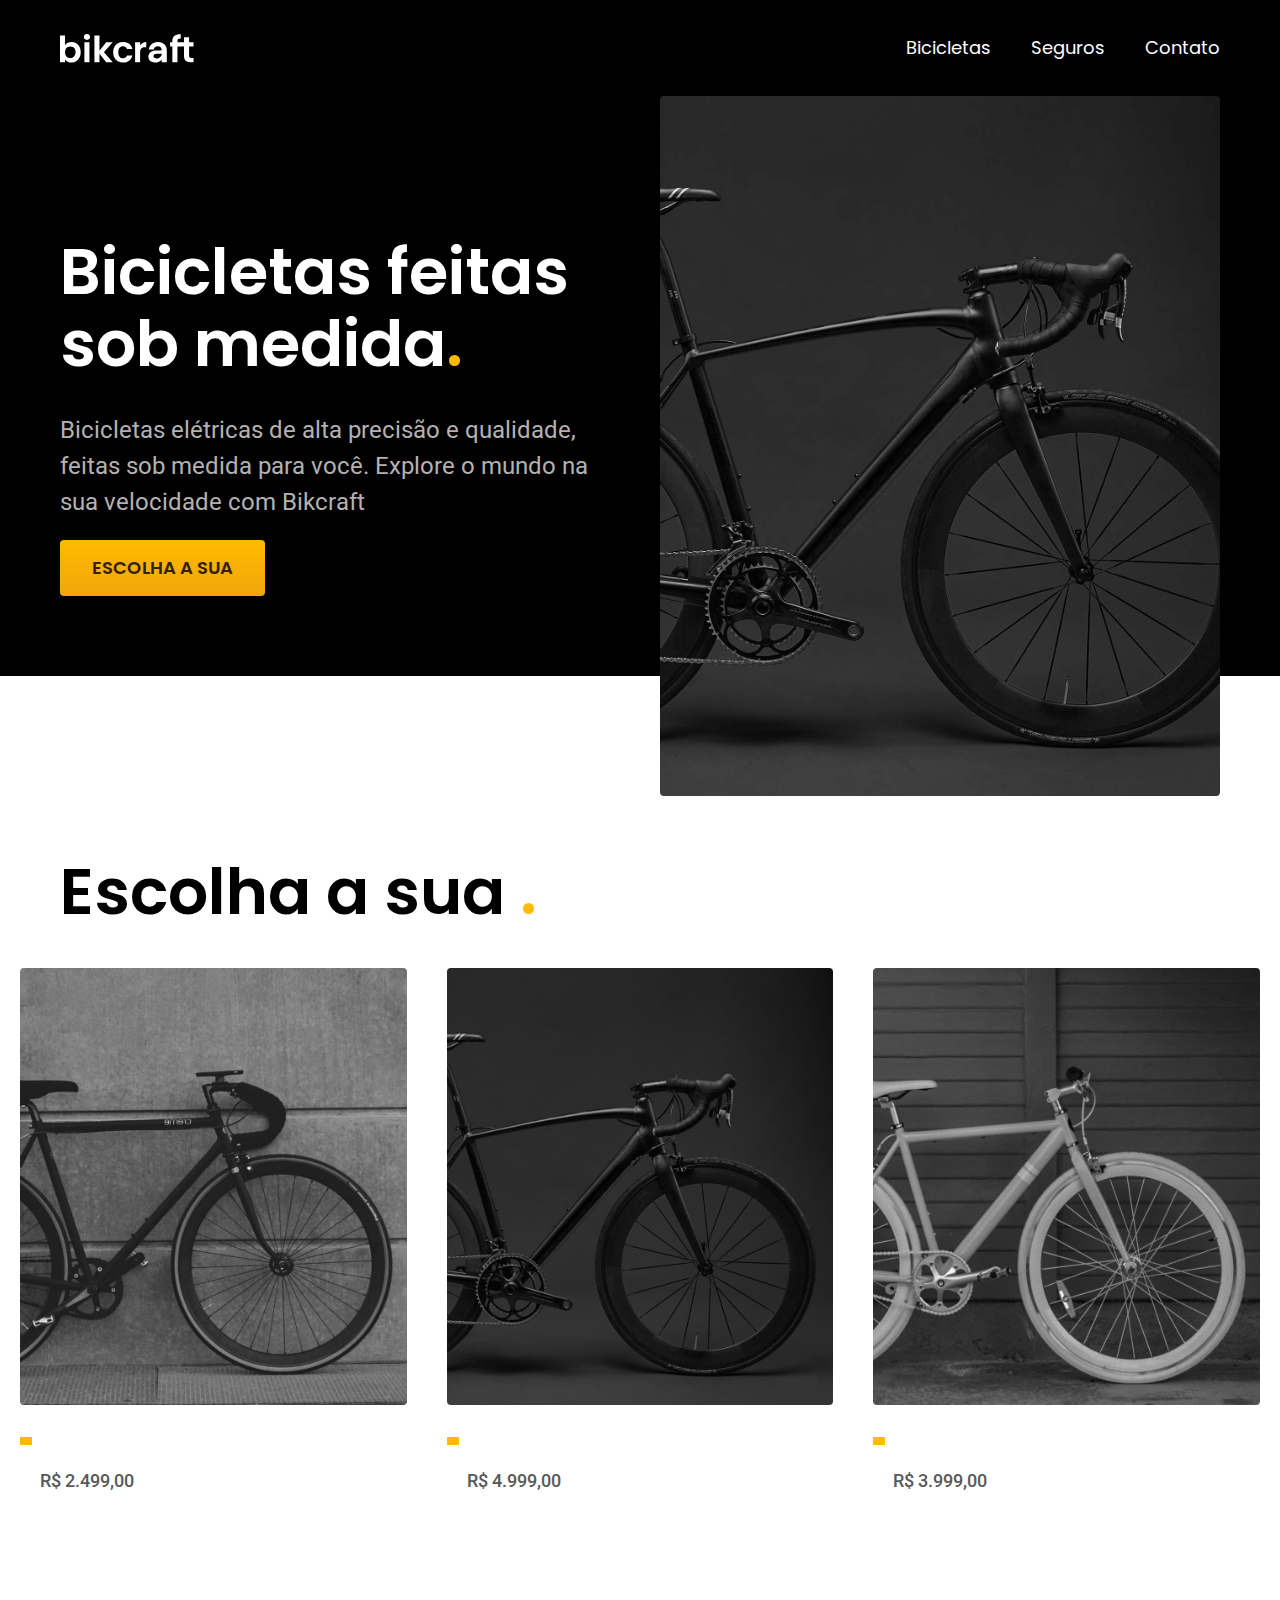
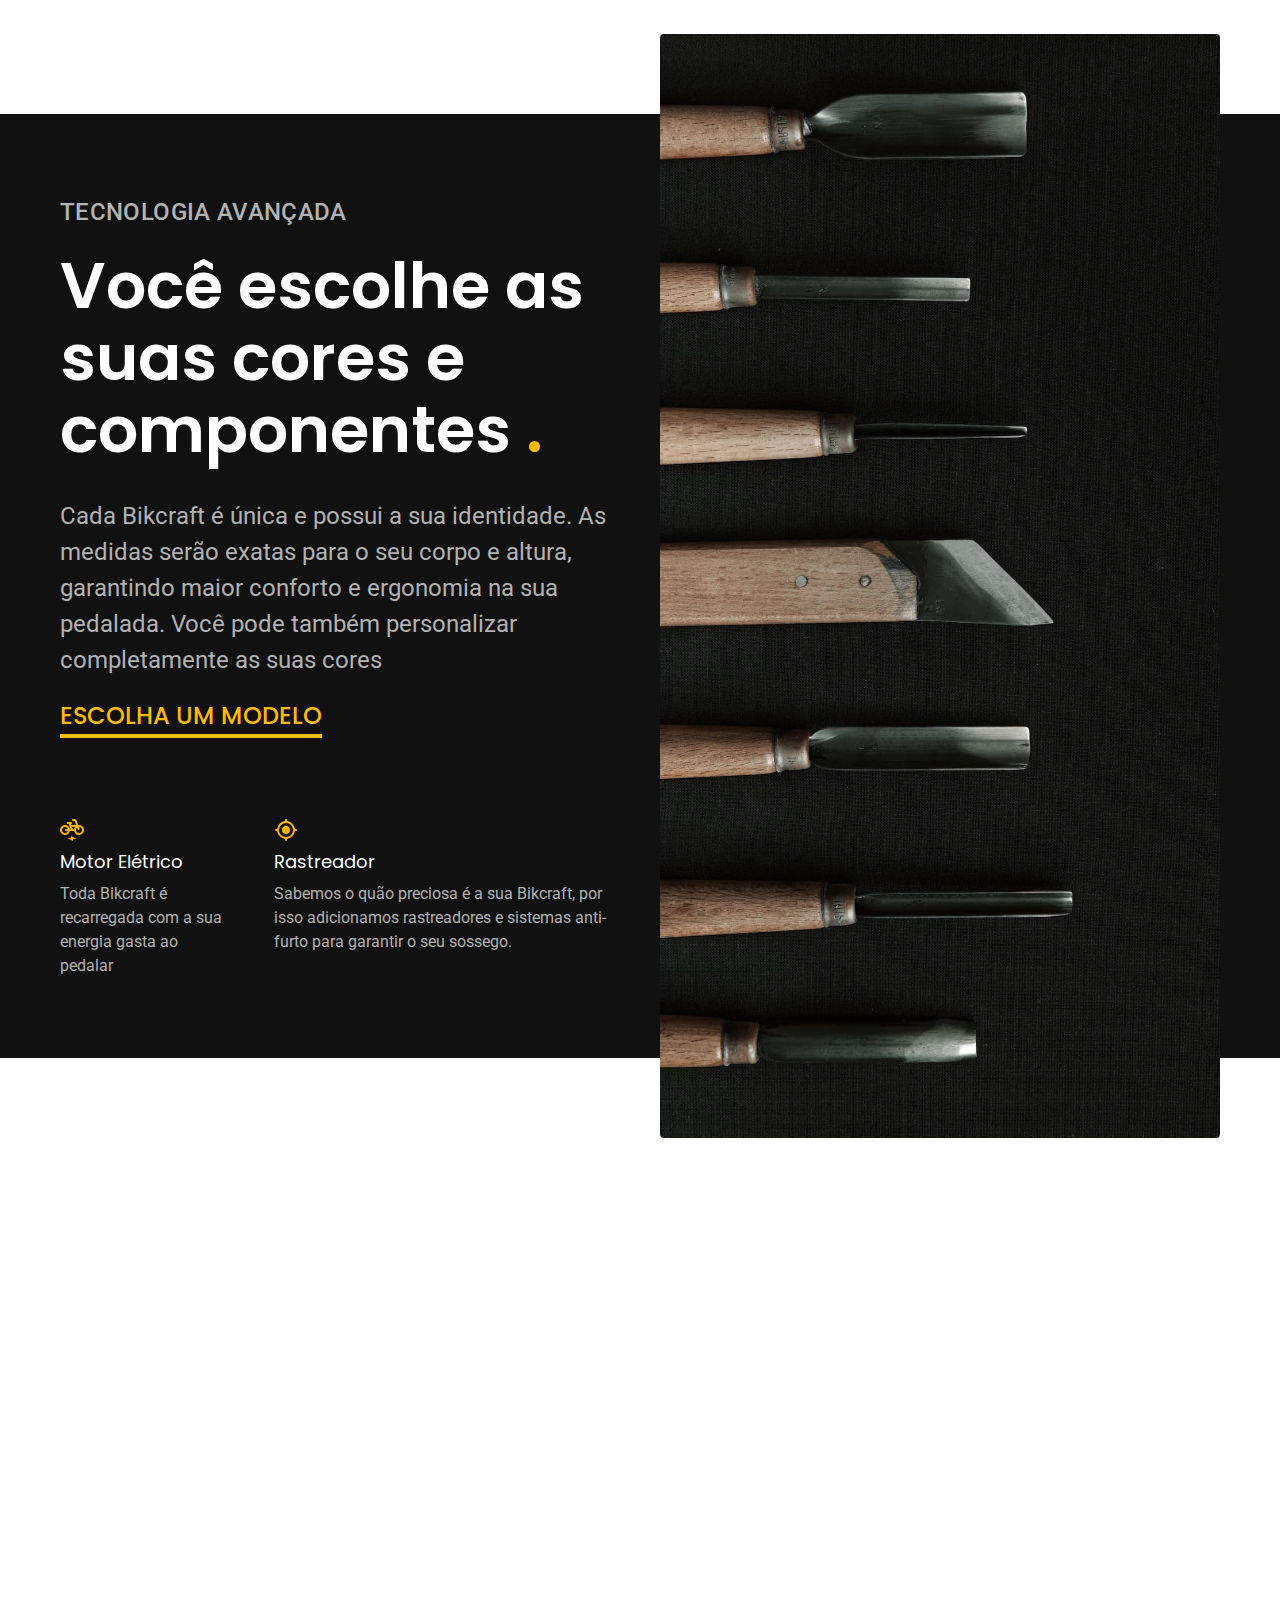
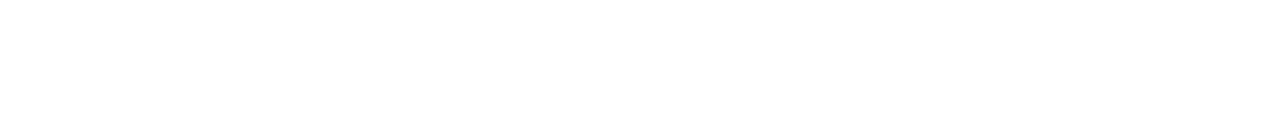
==== index.html @ 654b0151 "tecnologias" ====
<!DOCTYPE html>

<!DOCTYPE html>
<html lang="pt-br">

<head>
  <meta charset="UTF-8">
  <meta name="viewport" content="width=device-width, initial-scale=1.0">
  <meta http-equiv="X-UA-Compatible" content="IE=edge">
  <meta name="description" content="Bicicletas elétricas de alta precisão e qualidade, feitas sob medida para o cliente. Explore o mundo na sua velocidade com a Bikcraft.">
  <title>Bikcraft - Bicicletas Elétricas</title>

  <link rel="stylesheet" href="./css/style.css">
  <link rel="preconnect" href="https://fonts.googleapis.com">
  <link rel="preconnect" href="https://fonts.gstatic.com" crossorigin>
  <link href="https://fonts.googleapis.com/css2?family=Poppins:wght@400;600&family=Roboto:wght@400;500&display=swap" rel="stylesheet">
</head>

<body>
  <header class="header-bg">
    <div class="header container">
      <a href="./"><img src="./img/bikcraft.svg" alt="Bikcraft"></a>
      <nav aria-label="primaria">
        <ul class="header-menu font-1-m">
          <li><a href="./bicicletas.html">Bicicletas</a></li>
          <li><a href="./seguros.html">Seguros</a></li>
          <li><a href="./contato.html">Contato</a></li>
        </ul>
      </nav>
    </div>
  </header>

  <main class="introducao-bg">
    <div class="introducao container">
      <div class="introducao-conteudo">
        <h1 class="font-1-xxl">Bicicletas feitas sob medida<span>.</span></h1>
        <p class="font-2-l">Bicicletas elétricas de alta precisão e qualidade, feitas sob medida para você. Explore o mundo na sua velocidade com Bikcraft</p>
        <a class="botao" href="./bicicletas.html">Escolha a sua</a>
      </div>
      <div class="introducao-imagem">
        <img src="./img/fotos/introducao.jpg" alt="Bicicleta elétrica preta.">
      </div>
    </div>
  </main>

  <article class="bicicletas-lista">
    <h2 class=" container font-1-xxl">Escolha a sua <span>.</span></h2>

    <ul>
      <li>
        <a href="./bicicletas/magic.html">
          <img src="./img/bicicletas/magic-home.jpg" alt="Bicicleta preta">
          <h3 class="font-1-xl">Magic Might</h3>
          <span class="font-2-m">R$ 2.499,00</span>
        </a>
      </li>
      <li>
        <a href="./bicicletas/magic.html">
          <img src="./img/bicicletas/nimbus-home.jpg" alt="Bicicleta preta">
          <h3 class="font-1-xl">Nimbus Stark</h3>
          <span class="font-2-m">R$ 4.999,00</span>
        </a>
      <li>
        <a href="./bicicletas/magic.html">
          <img src="./img/bicicletas/nebula-home.jpg" alt="Bicicleta preta">
          <h3 class="font-1-xl">Nebula Cosmic</h3>
          <span class="font-2-m">R$ 3.999,00</span>
        </a>
      </li>
    </ul>
  </article>

  <article class="tecnologia-bg">
    <div class="tecnologia container">
      <div class="tecnologia-conteudo">
        <span class="font-2-l-b">Tecnologia Avançada</span>
        <h2 class="font-1-xxl">Você escolhe as suas cores e componentes <span>.</span></h2>
        <p class="font-2-l">Cada Bikcraft é única e possui a sua identidade. As medidas serão exatas para o seu corpo e altura, garantindo maior conforto e ergonomia na sua pedalada. Você pode também personalizar completamente as suas cores</p>
        <a class="link" href="./bicicletas.html">Escolha um modelo</a>
        <div class="tecnologia-vantagens">
          <div>
            <img src="./img/icones/eletrica.svg" alt="">
            <h3 class="font-1-m">Motor Elétrico</h3>
            <p class="font-2-s">Toda Bikcraft é recarregada com a sua energia gasta ao pedalar</p>
          </div>
          <div>
            <img src="./img/icones/rastreador.svg" alt="">
            <h3 class="font-1-m">Rastreador</h3>
            <p class="font-2-s">Sabemos o quão preciosa é a sua Bikcraft, por isso adicionamos rastreadores e sistemas anti-furto para garantir o seu sossego.</p>
          </div>
        </div>
      </div>
      <div class="tecnologia-imagem">
        <img src="./img/fotos/tecnologia.jpg" alt="">
      </div>
    </div>
  </article>
</body>

</html>
---- css/style.css ----
@import "./global/header.css";
@import "./utilidades/tipografia.css";
@import "./global/global.css";

/*utilidades*/
@import "./utilidades/componentes.css";
/*Home*/
@import "./home/introducao.css";

/*Bicicletas*/
@import "./bicicletas/bicicletas-lista.css";

/*Tecnologia*/
@import "./home/tecnologia.css";
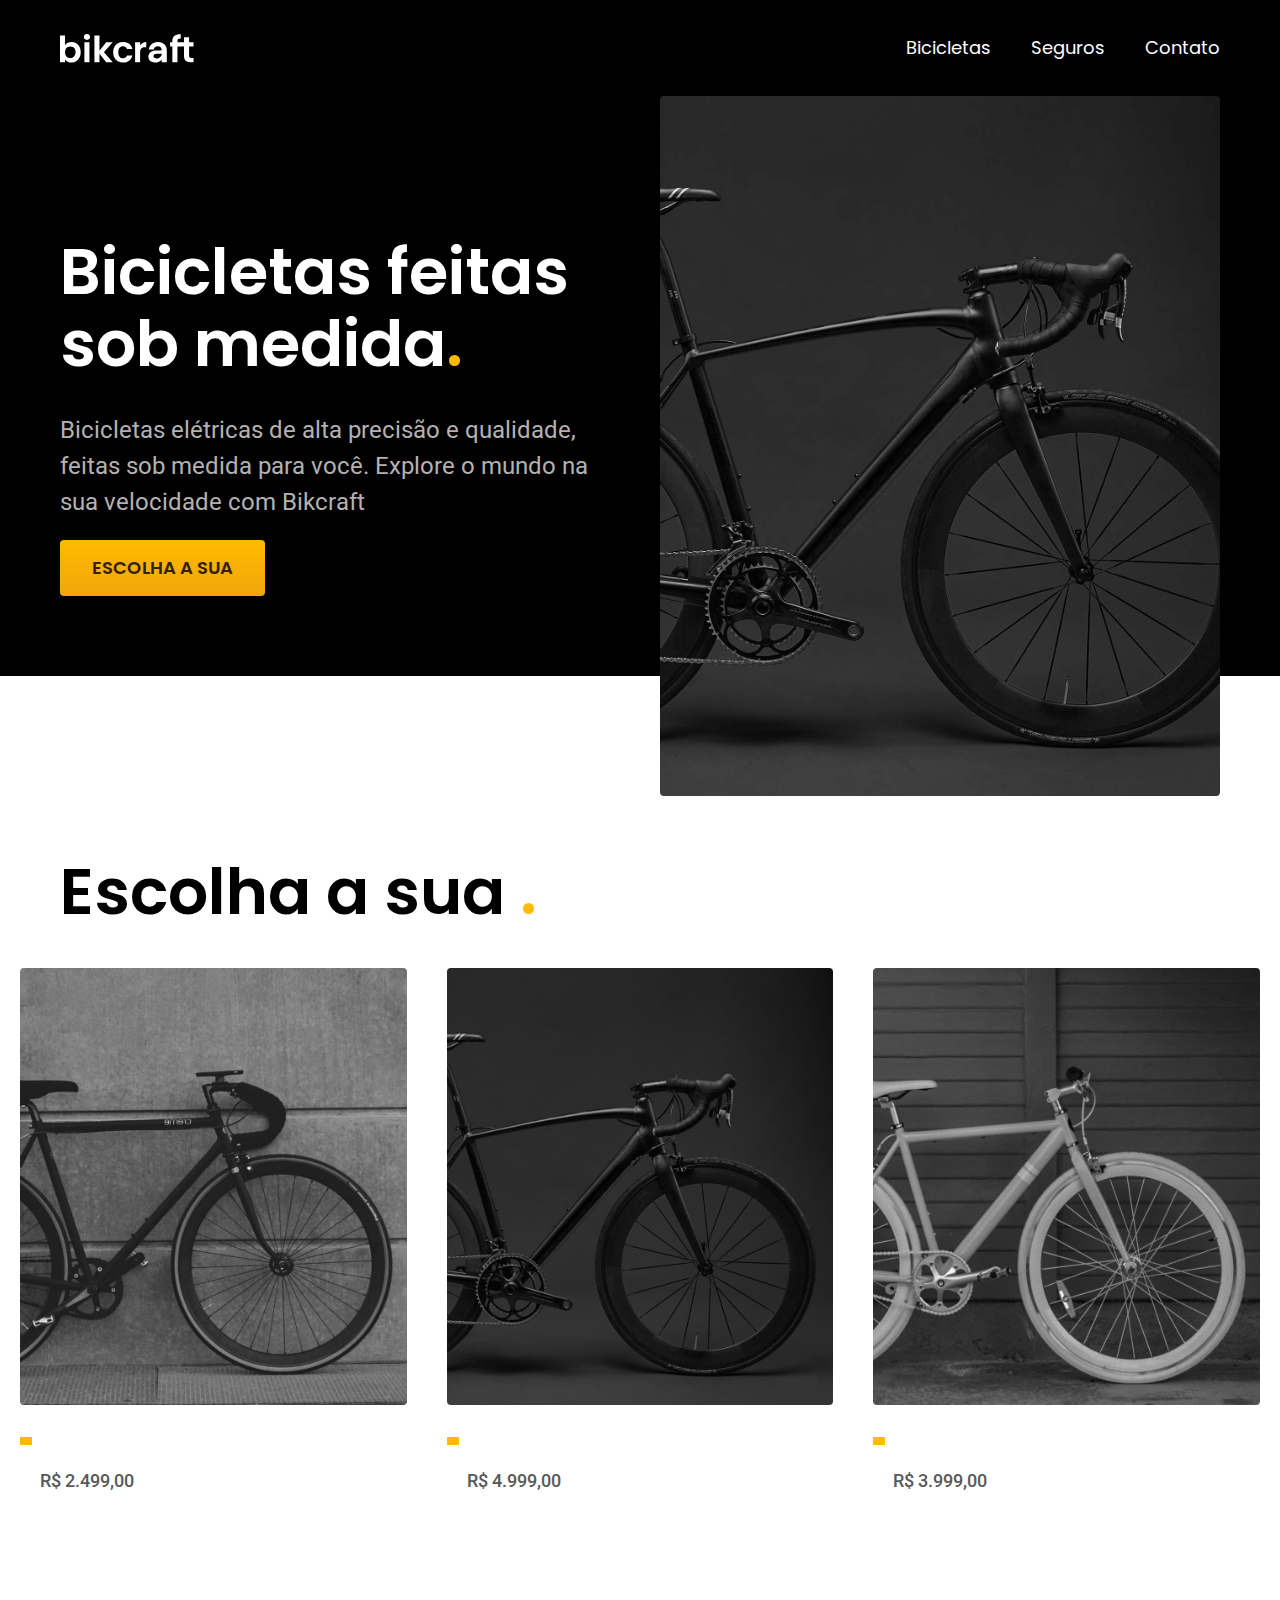
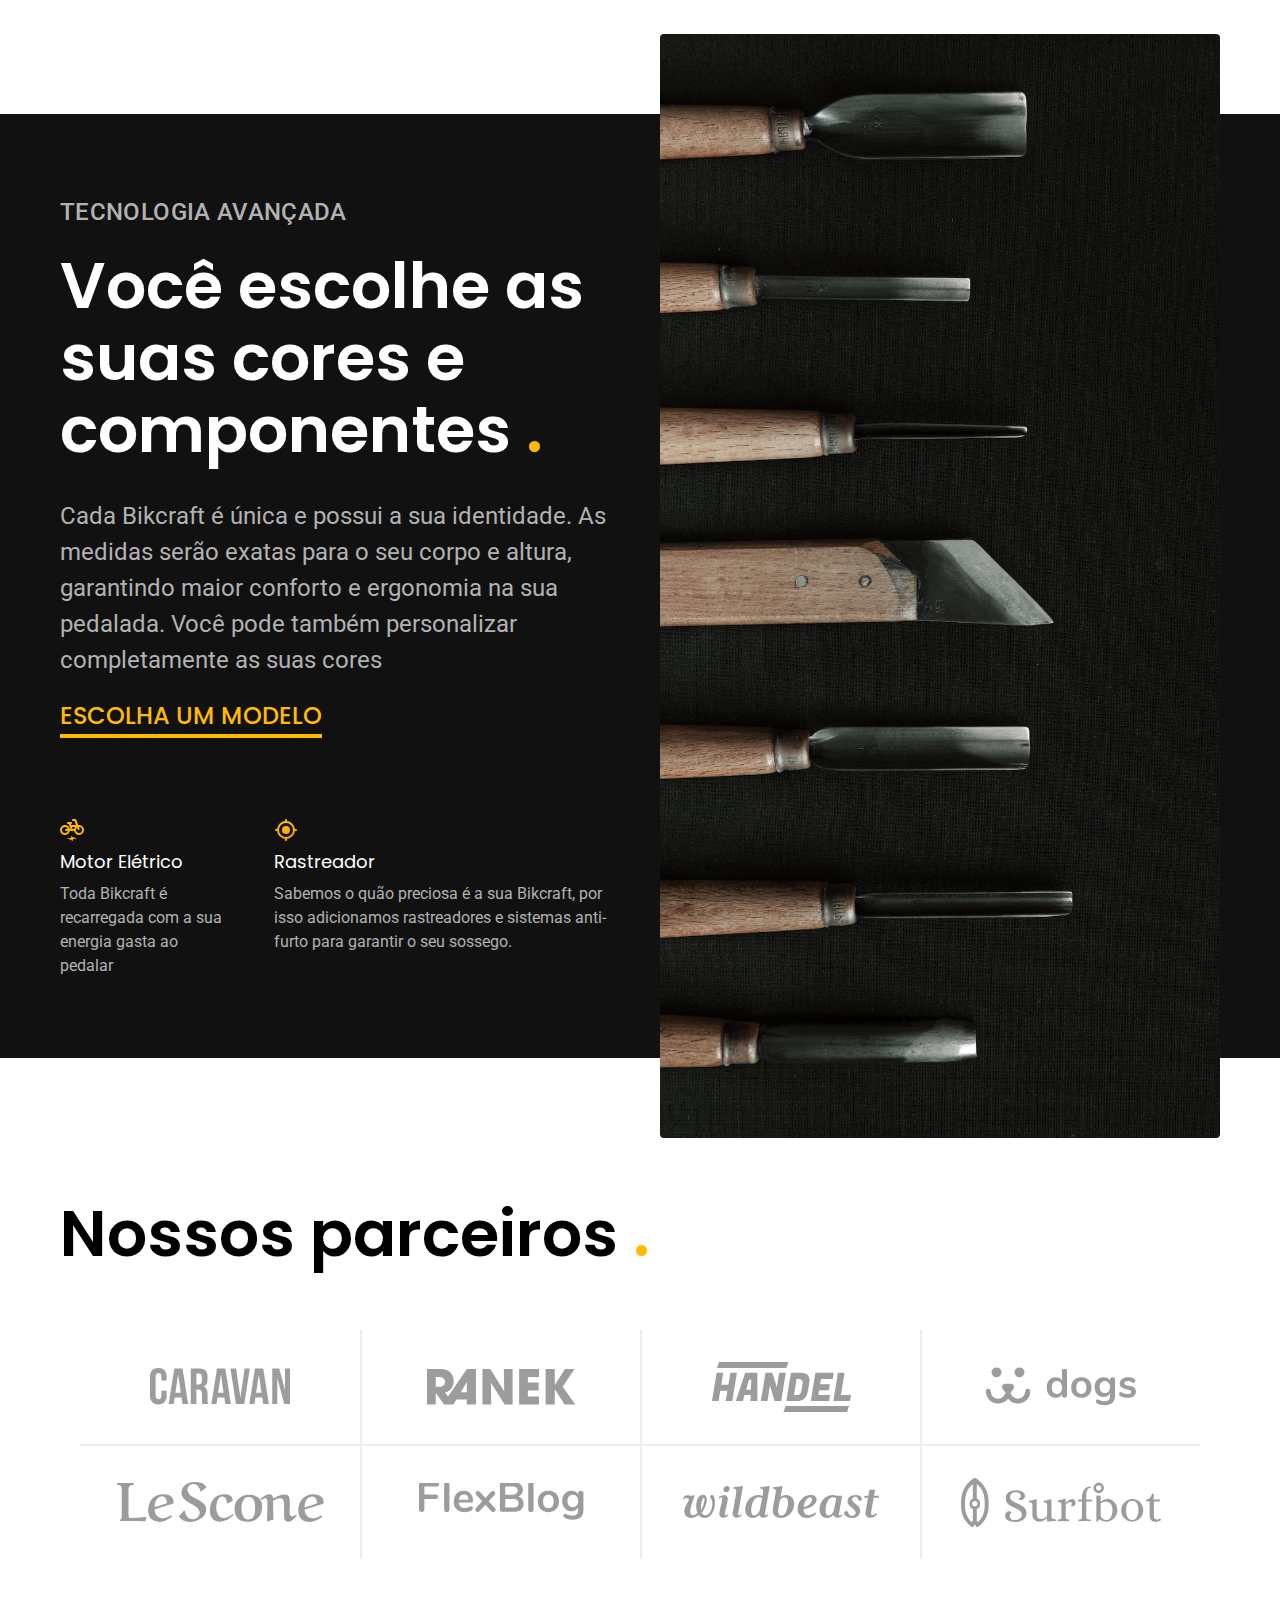
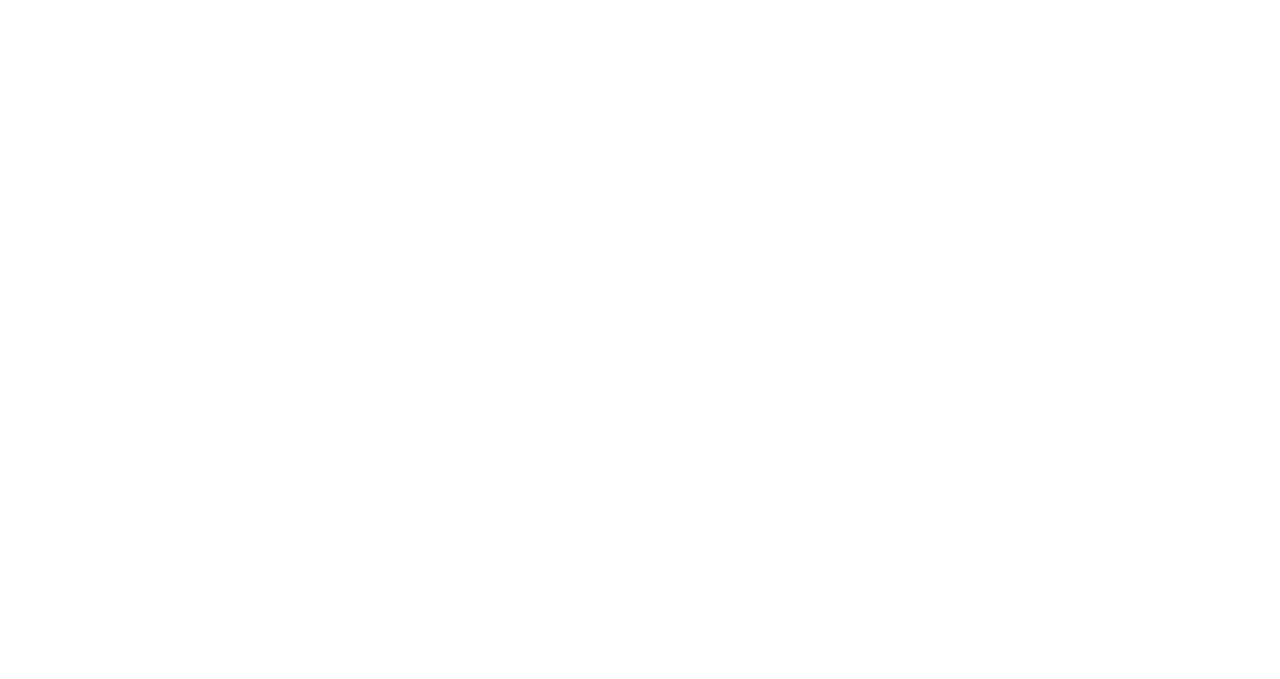
==== commit 4edc5bb0: "Parceiros" ====
--- a/index.html
+++ b/index.html
@@ -95,6 +95,21 @@
       </div>
     </div>
   </article>
+
+  <section class=" container parceiros" aria-label="nossos parceiros">
+    <h2 class="font-1-xxl">Nossos parceiros <span>.</span></h2>
+
+    <ul>
+      <li><img src="./img/parceiros/caravan.svg" alt="caravan"></li>
+      <li><img src="./img/parceiros/ranek.svg" alt="ranek"></li>
+      <li><img src="./img/parceiros/handel.svg" alt="handel"></li>
+      <li><img src="./img/parceiros/dogs.svg" alt="dogs"></li>
+      <li><img src="./img/parceiros/lescone.svg" alt="lescone"></li>
+      <li><img src="./img/parceiros/flexblog.svg" alt="flexblog"></li>
+      <li><img src="./img/parceiros/wildbeast.svg" alt="wildbeast"></li>
+      <li><img src="./img/parceiros/surfbot.svg" alt="surfbot"></li>
+    </ul>
+  </section>
 </body>
 
 </html>--- a/css/style.css
+++ b/css/style.css
@@ -6,9 +6,8 @@
 @import "./utilidades/componentes.css";
 /*Home*/
 @import "./home/introducao.css";
+@import "./home/tecnologia.css";
+@import "./home/parceiros.css";
 
 /*Bicicletas*/
 @import "./bicicletas/bicicletas-lista.css";
-
-/*Tecnologia*/
-@import "./home/tecnologia.css";
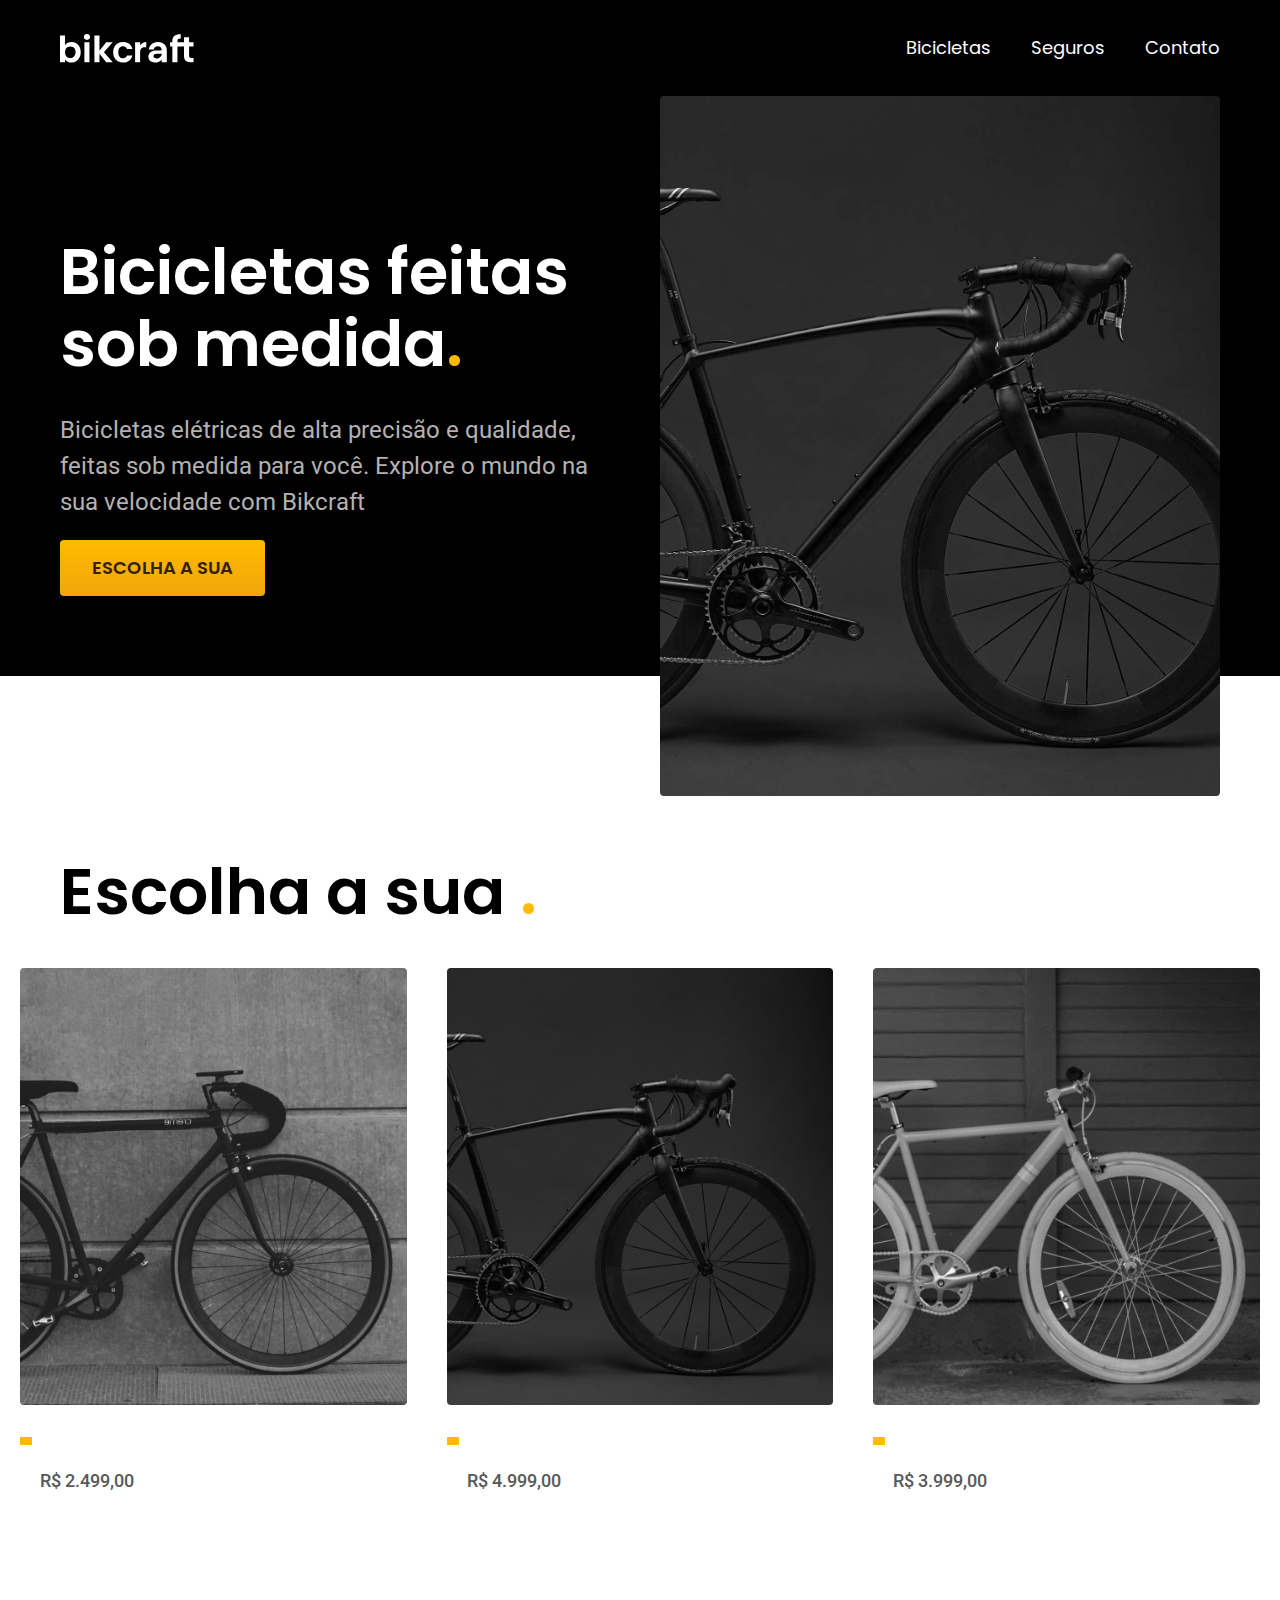
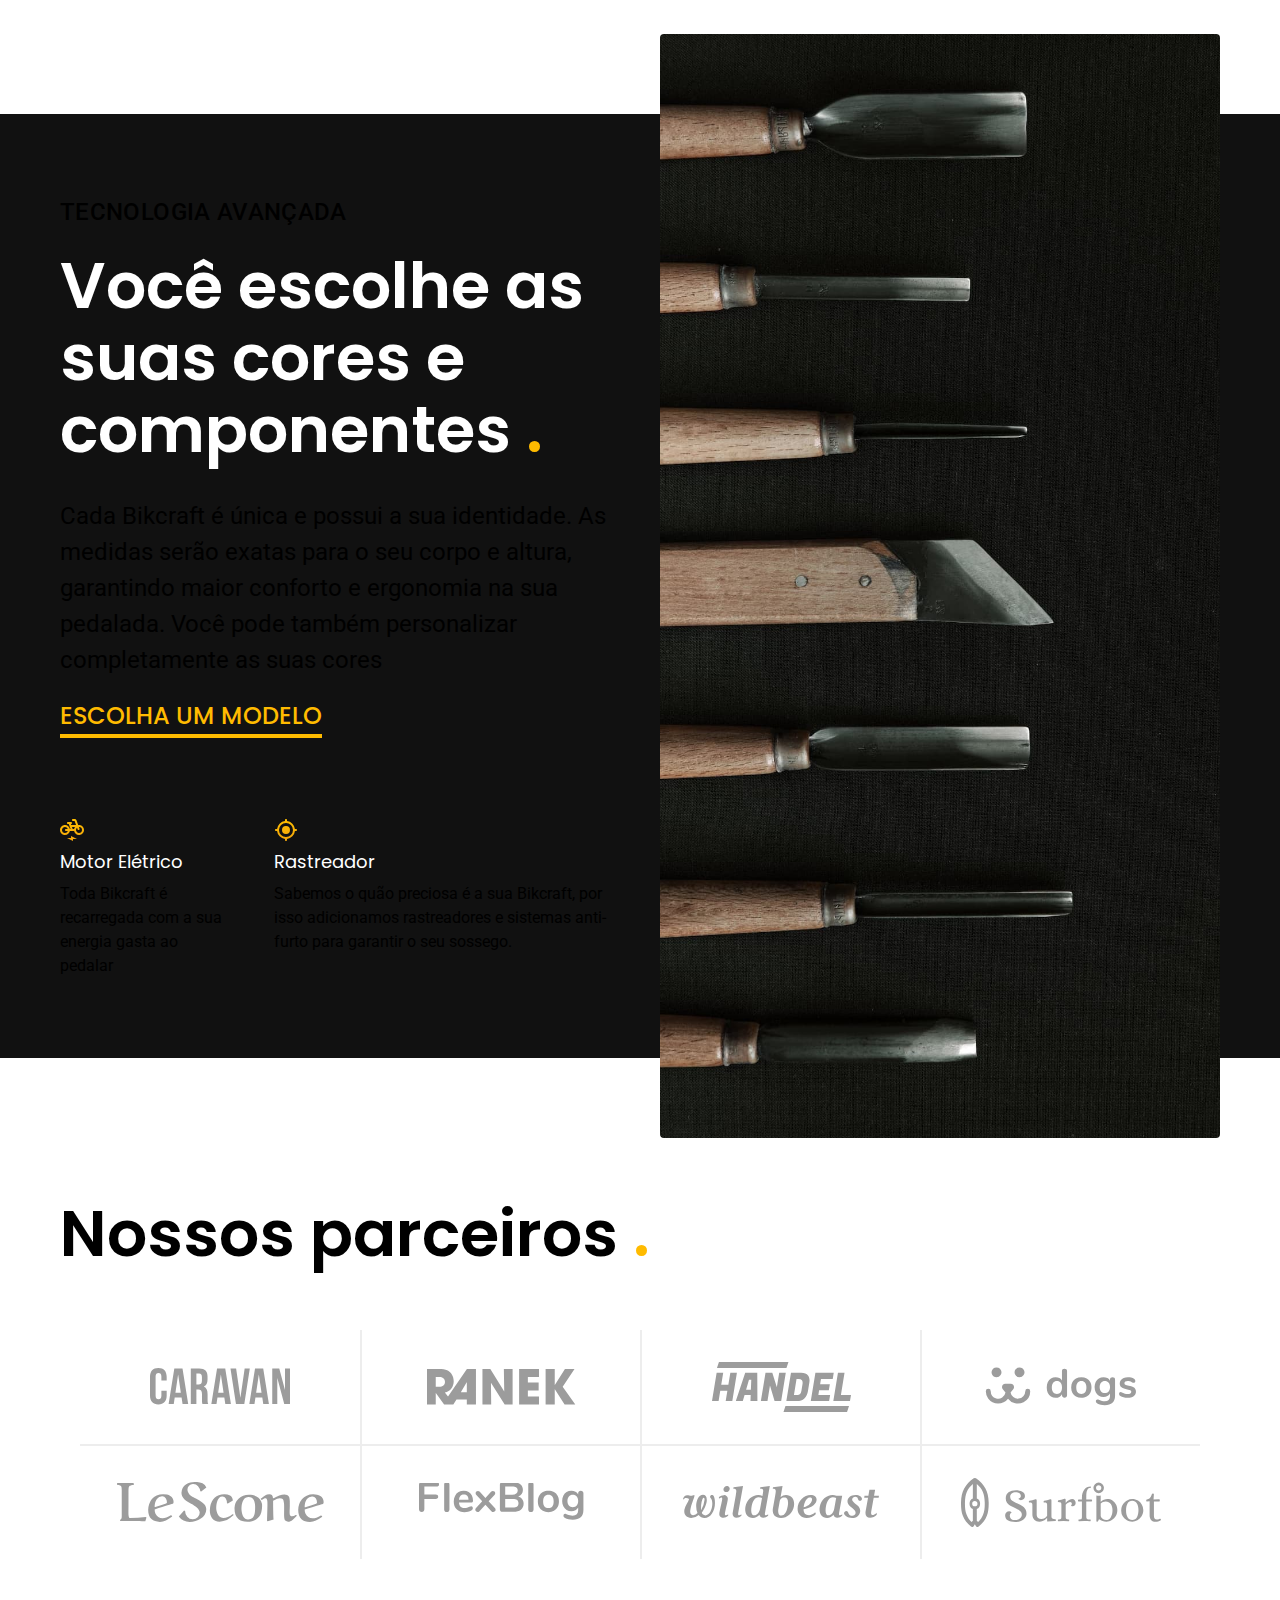
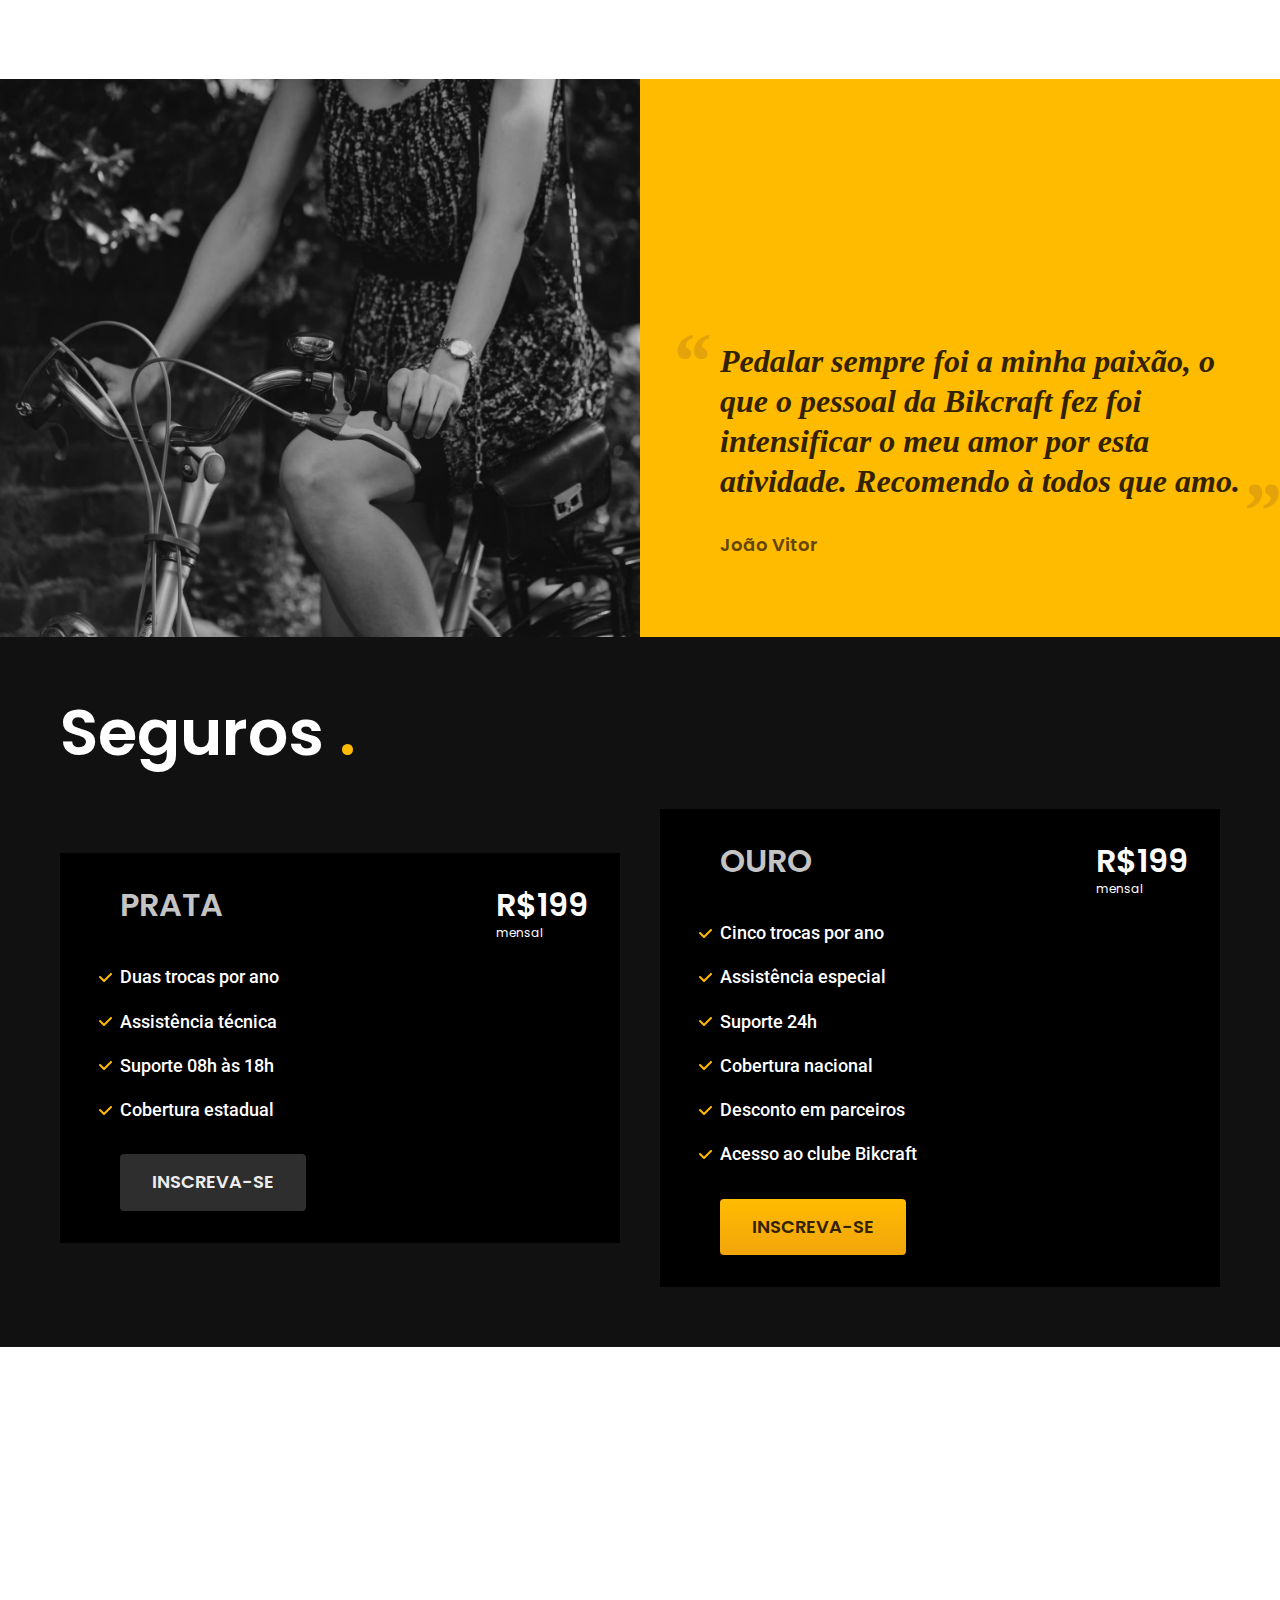
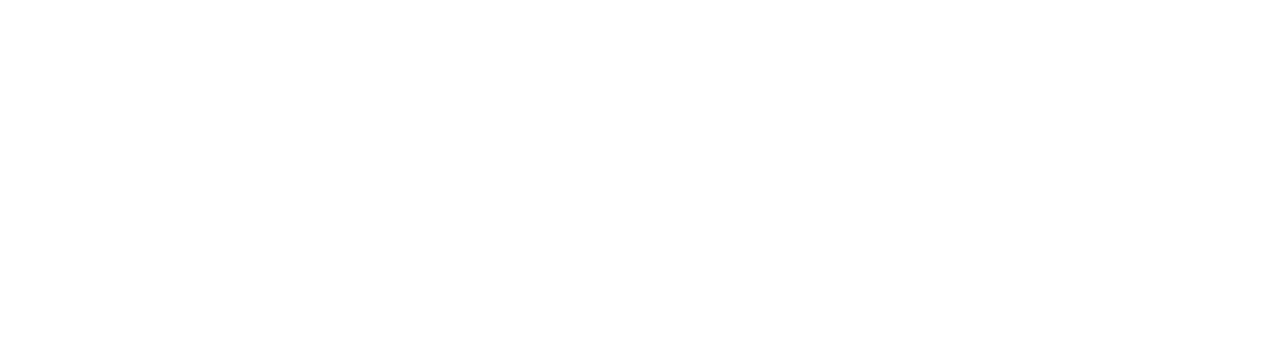
==== commit ef373926: "Depoimento & Seguros" ====
--- a/index.html
+++ b/index.html
@@ -110,6 +110,49 @@
       <li><img src="./img/parceiros/surfbot.svg" alt="surfbot"></li>
     </ul>
   </section>
+
+  <section class="depoimento" aria-label="Depoimento">
+    <div>
+      <img src="./img/fotos/depoimento.jpg" alt="Pessoa pedalando uma bicicleta Bikcraft">
+    </div>
+    <div class="depoimento-conteudo">
+      <blockquote class="font-1-xl">
+        <p>Pedalar sempre foi a minha paixão, o que o pessoal da Bikcraft fez foi intensificar o meu amor por esta atividade. Recomendo à todos que amo.</p>
+      </blockquote>
+      <span class="font-1-m-b">João Vitor</span>
+    </div>
+  </section>
+
+  <article class="seguros-bg">
+    <div class="seguros container">
+      <h2 class="font-1-xxl">Seguros <span>.</span></h2>
+      <div class="seguros-item">
+        <h3 class="font-1-xl">PRATA</h3>
+        <span class="font-1-xl"> R$199 <span class="font-1-xs">mensal</span></span>
+        <ul class="font-2-m">
+          <li>Duas trocas por ano</li>
+          <li>Assistência técnica</li>
+          <li>Suporte 08h às 18h</li>
+          <li>Cobertura estadual</li>
+        </ul>
+        <a class="botao secundario" href="./orcamento.html">Inscreva-se</a>
+      </div>
+
+      <div class="seguros-item">
+        <h3 class="font-1-xl">OURO</h3>
+        <span class="font-1-xl"> R$199 <span class="font-1-xs">mensal</span></span>
+        <ul class="font-2-m">
+          <li>Cinco trocas por ano</li>
+          <li>Assistência especial</li>
+          <li>Suporte 24h</li>
+          <li>Cobertura nacional</li>
+          <li>Desconto em parceiros</li>
+          <li>Acesso ao clube Bikcraft</li>
+        </ul>
+        <a class="botao" href="./orcamento.html">Inscreva-se</a>
+      </div>
+    </div>
+  </article>
 </body>
 
 </html>--- a/css/style.css
+++ b/css/style.css
@@ -8,6 +8,10 @@
 @import "./home/introducao.css";
 @import "./home/tecnologia.css";
 @import "./home/parceiros.css";
+@import "./home/depoimento.css";
 
 /*Bicicletas*/
 @import "./bicicletas/bicicletas-lista.css";
+
+/*Seguros*/
+@import "./seguros/seguros.css";
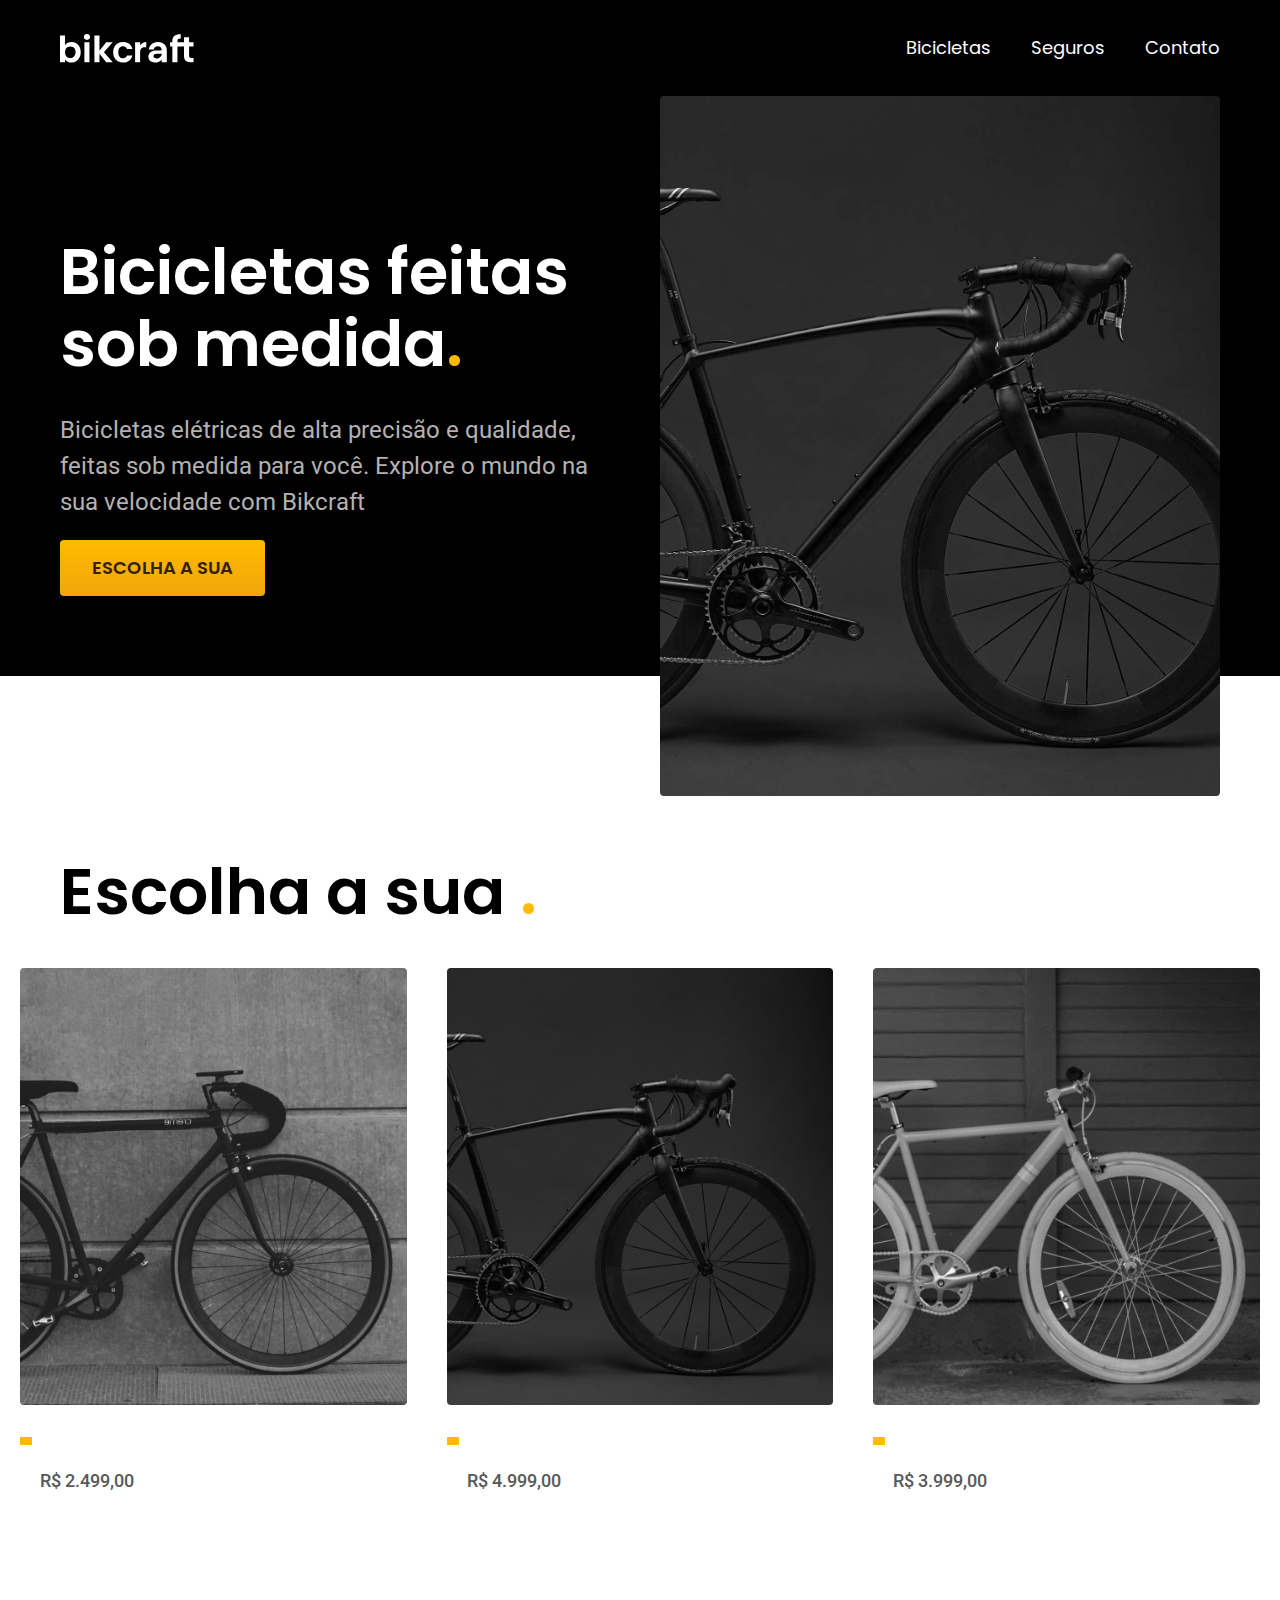
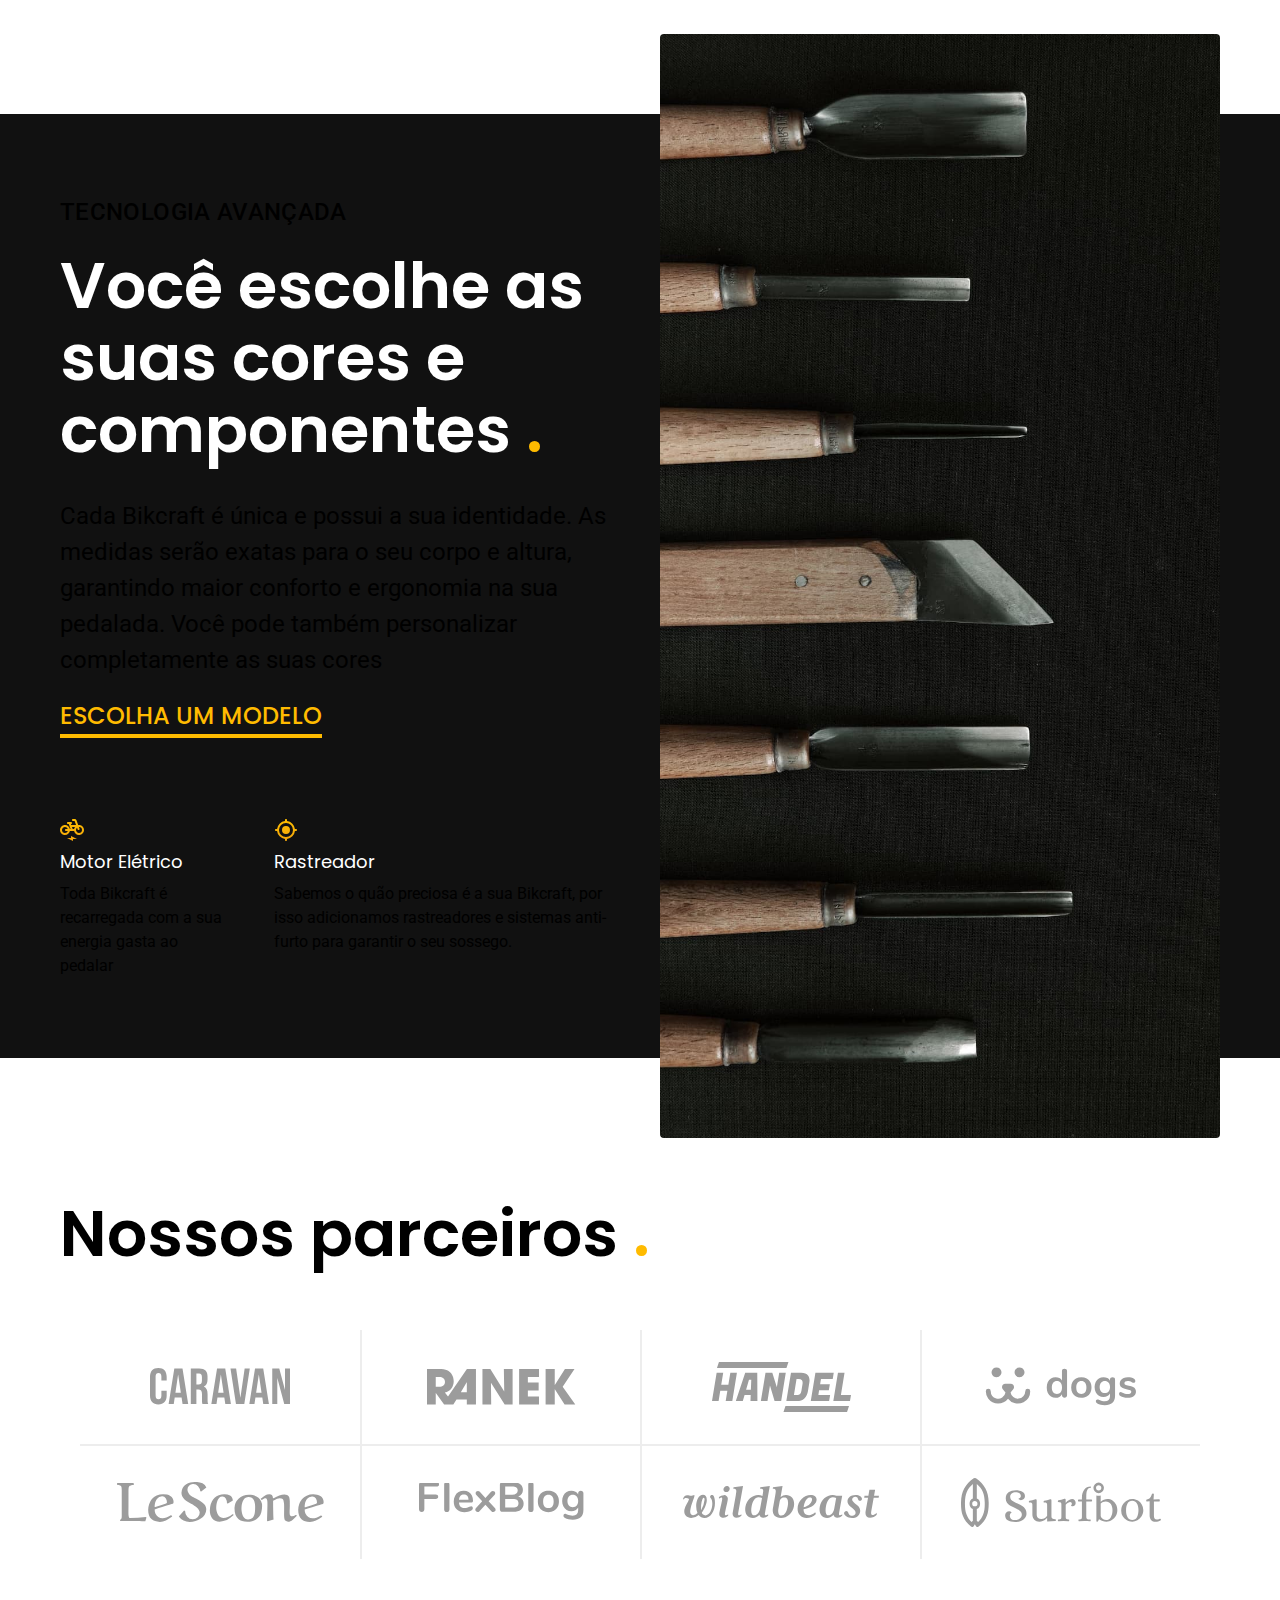
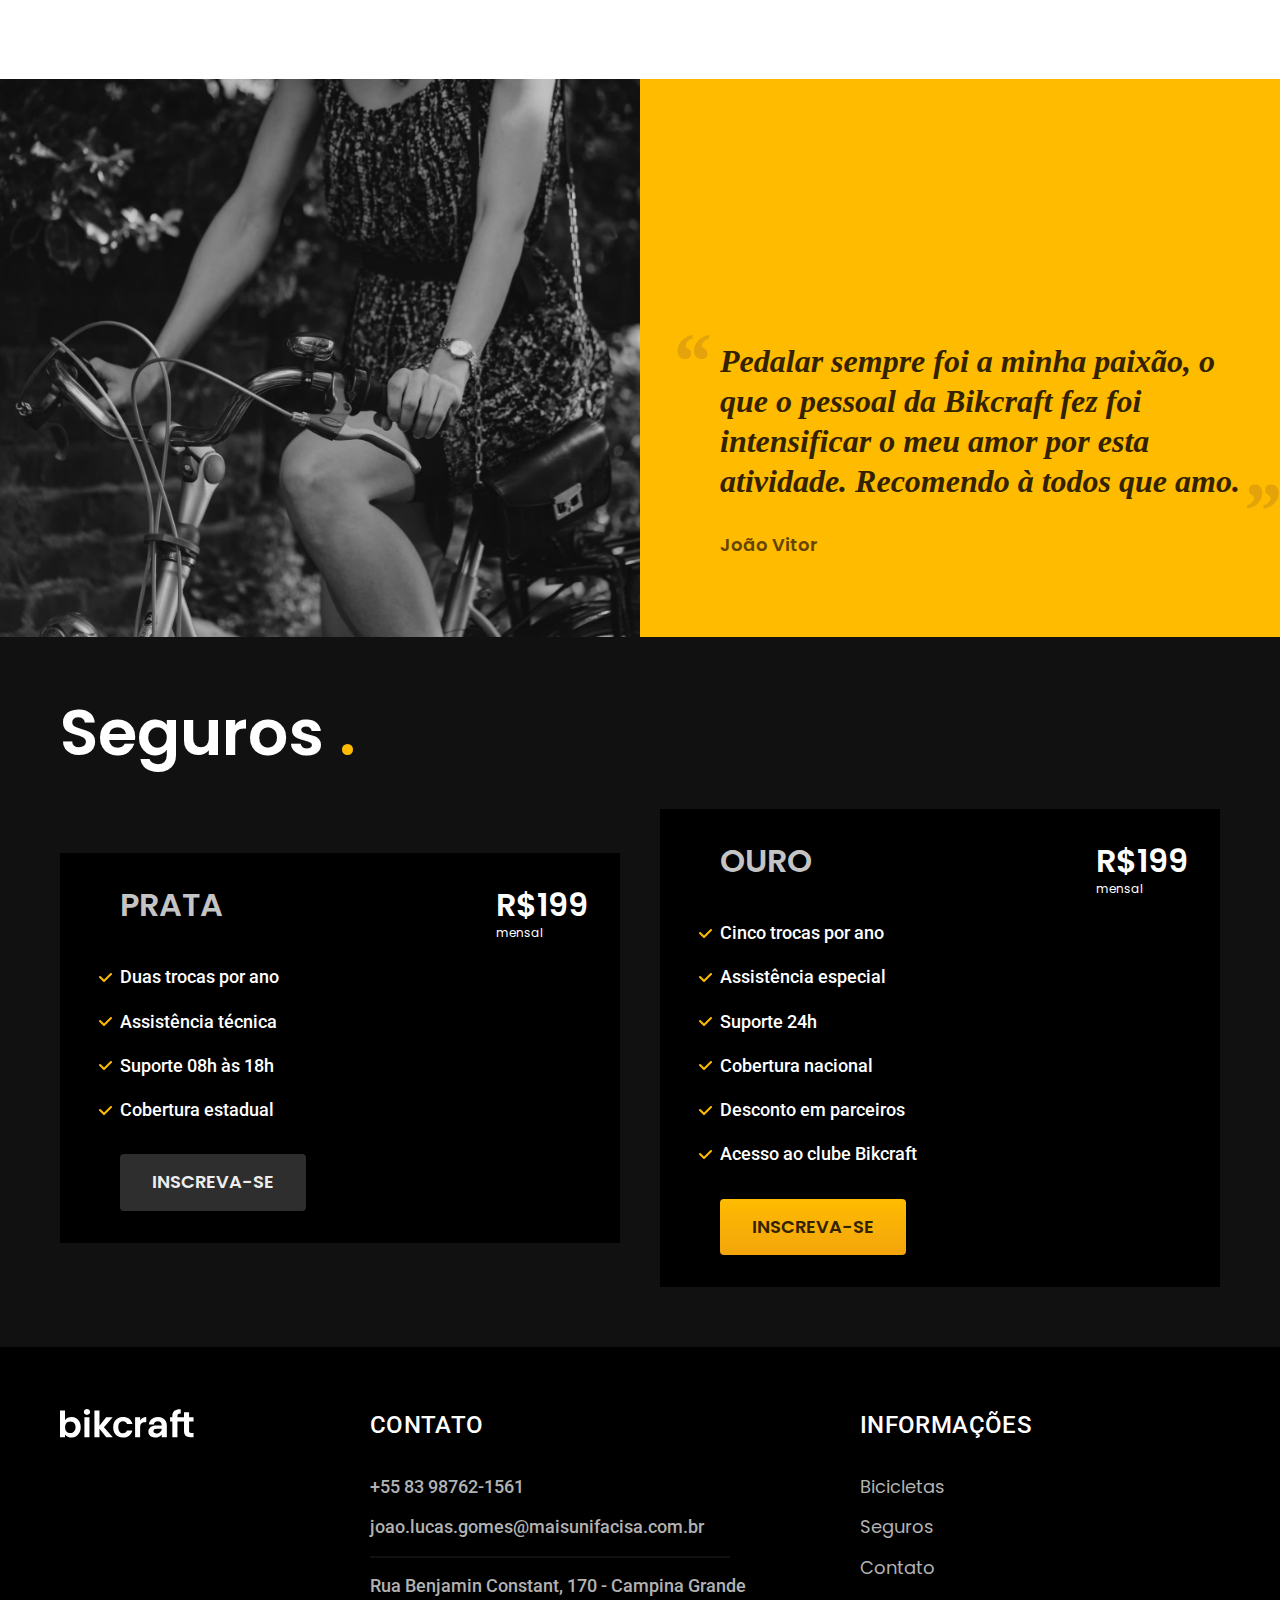
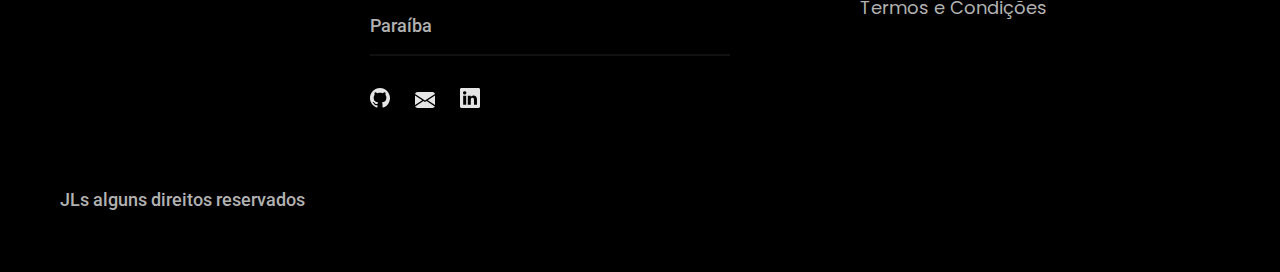
==== commit 04e2a9d3: "Footer" ====
--- a/index.html
+++ b/index.html
@@ -153,6 +153,46 @@
       </div>
     </div>
   </article>
+
+  <footer class="footer-bg">
+    <div class="footer container">
+      <img src="./img/bikcraft.svg" alt="Bikcraft">
+      <div class="footer-contato">
+        <h3 class="font-2-l-b">Contato</h3>
+        <ul class="font-2-m">
+          <li><a href="tel: +5583987621561">+55 83 98762-1561</a></li>
+          <li><a href="mailto:joao.lucas.gomes@maisunifacisa.com.br">joao.lucas.gomes@maisunifacisa.com.br</a></li>
+          <li>Rua Benjamin Constant, 170 - Campina Grande</li>
+          <li>Paraíba</li>
+        </ul>
+        <div class="footer-redes">
+          <a href="https://github.com/joaoldantasn">
+            <img src="./img/redes/github.svg" alt="github">
+          </a>
+
+          <a href="">
+            <img src="./img/redes/gmail.svg" alt="gmail">
+          </a>
+
+          <a href="https://www.linkedin.com/in/jo%C3%A3o-lucas-dantas/">
+            <img src="./img/redes/linkedin.svg" alt="linkedin">
+          </a>
+        </div>
+      </div>
+      <div class="footer-informacoes">
+        <h3 class="font-2-l-b">Informações</h3>
+        <nav>
+          <ul class="font-1-m">
+            <li><a href="./bicicletas.html">Bicicletas</a></li>
+            <li><a href="./seguros.html">Seguros</a></li>
+            <li><a href="./contato.html">Contato</a></li>
+            <li> <a href="./termos.html">Termos e Condições</a></li>
+          </ul>
+        </nav>
+      </div>
+      <p class="footer-copy font-2-m">JLs alguns direitos reservados</p>
+    </div>
+  </footer>
 </body>
 
 </html>--- a/css/style.css
+++ b/css/style.css
@@ -1,6 +1,7 @@
 @import "./global/header.css";
 @import "./utilidades/tipografia.css";
 @import "./global/global.css";
+@import "./global/footer.css";
 
 /*utilidades*/
 @import "./utilidades/componentes.css";
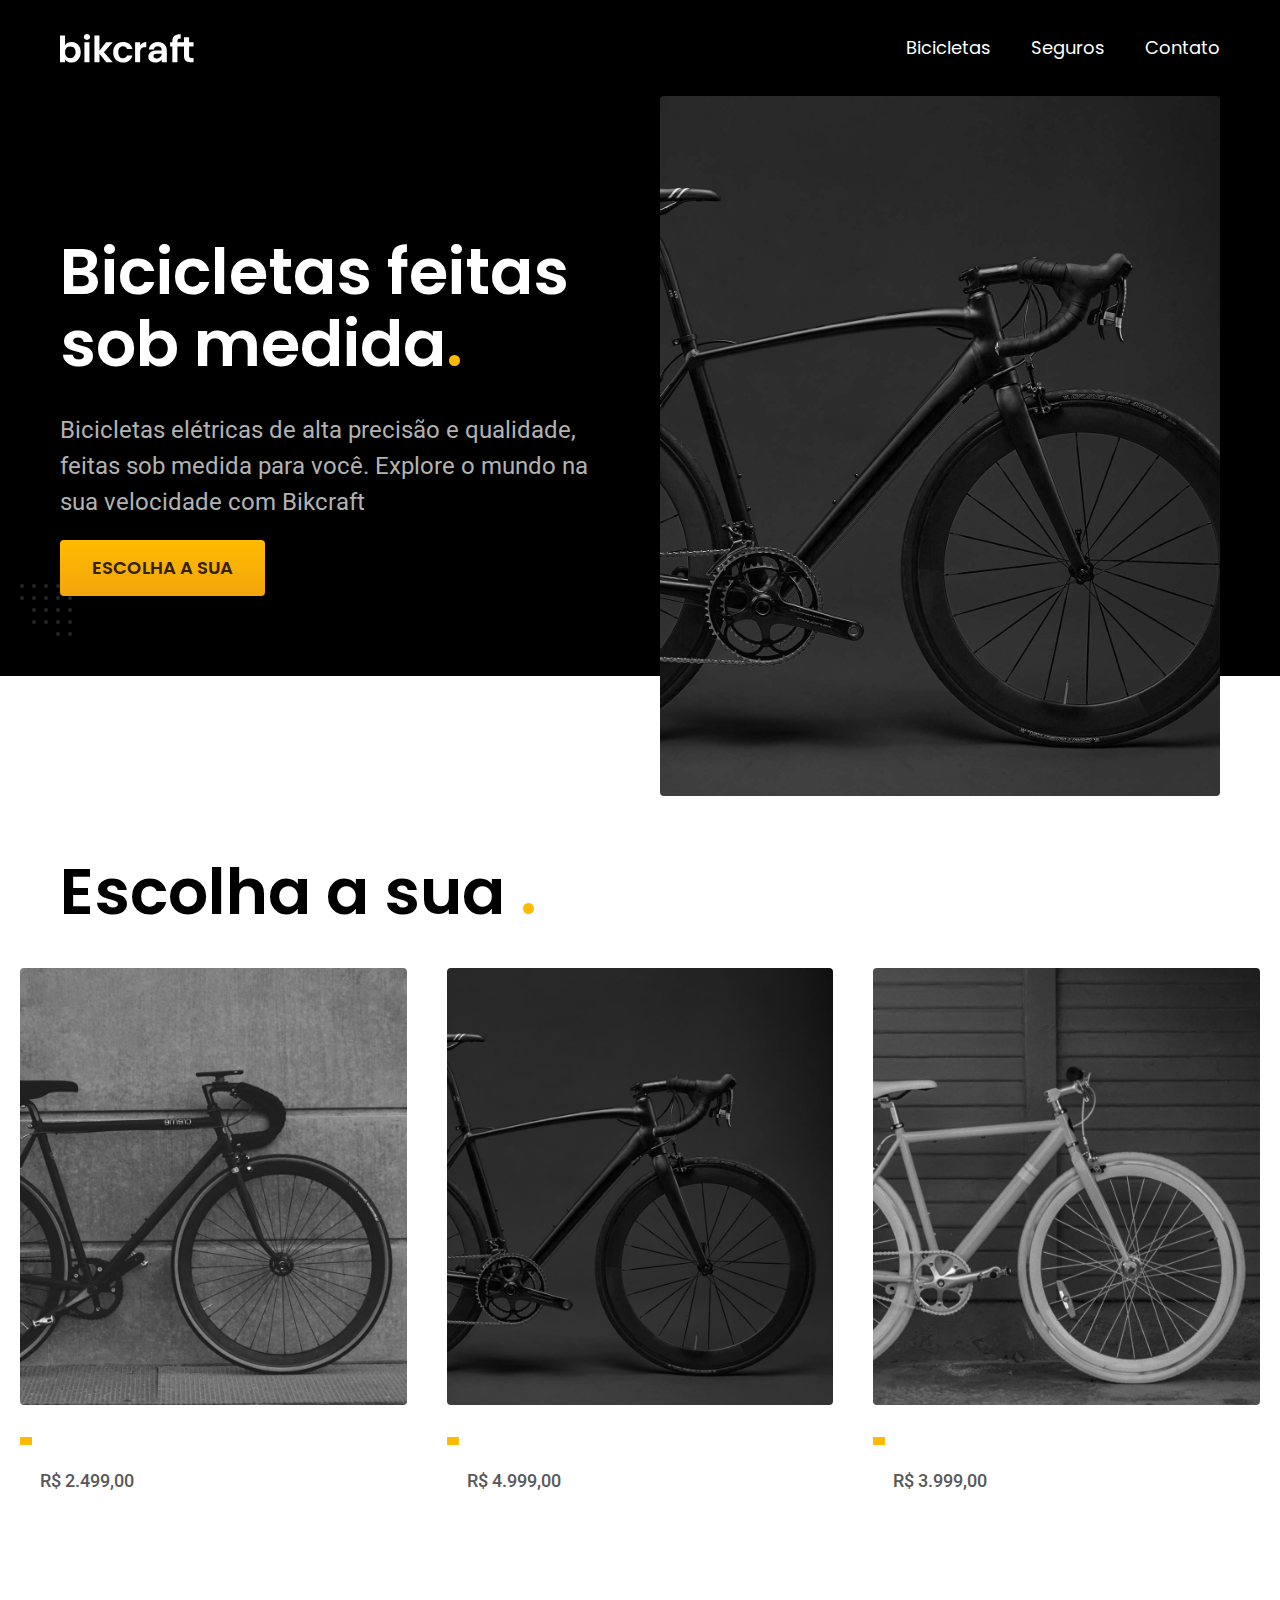
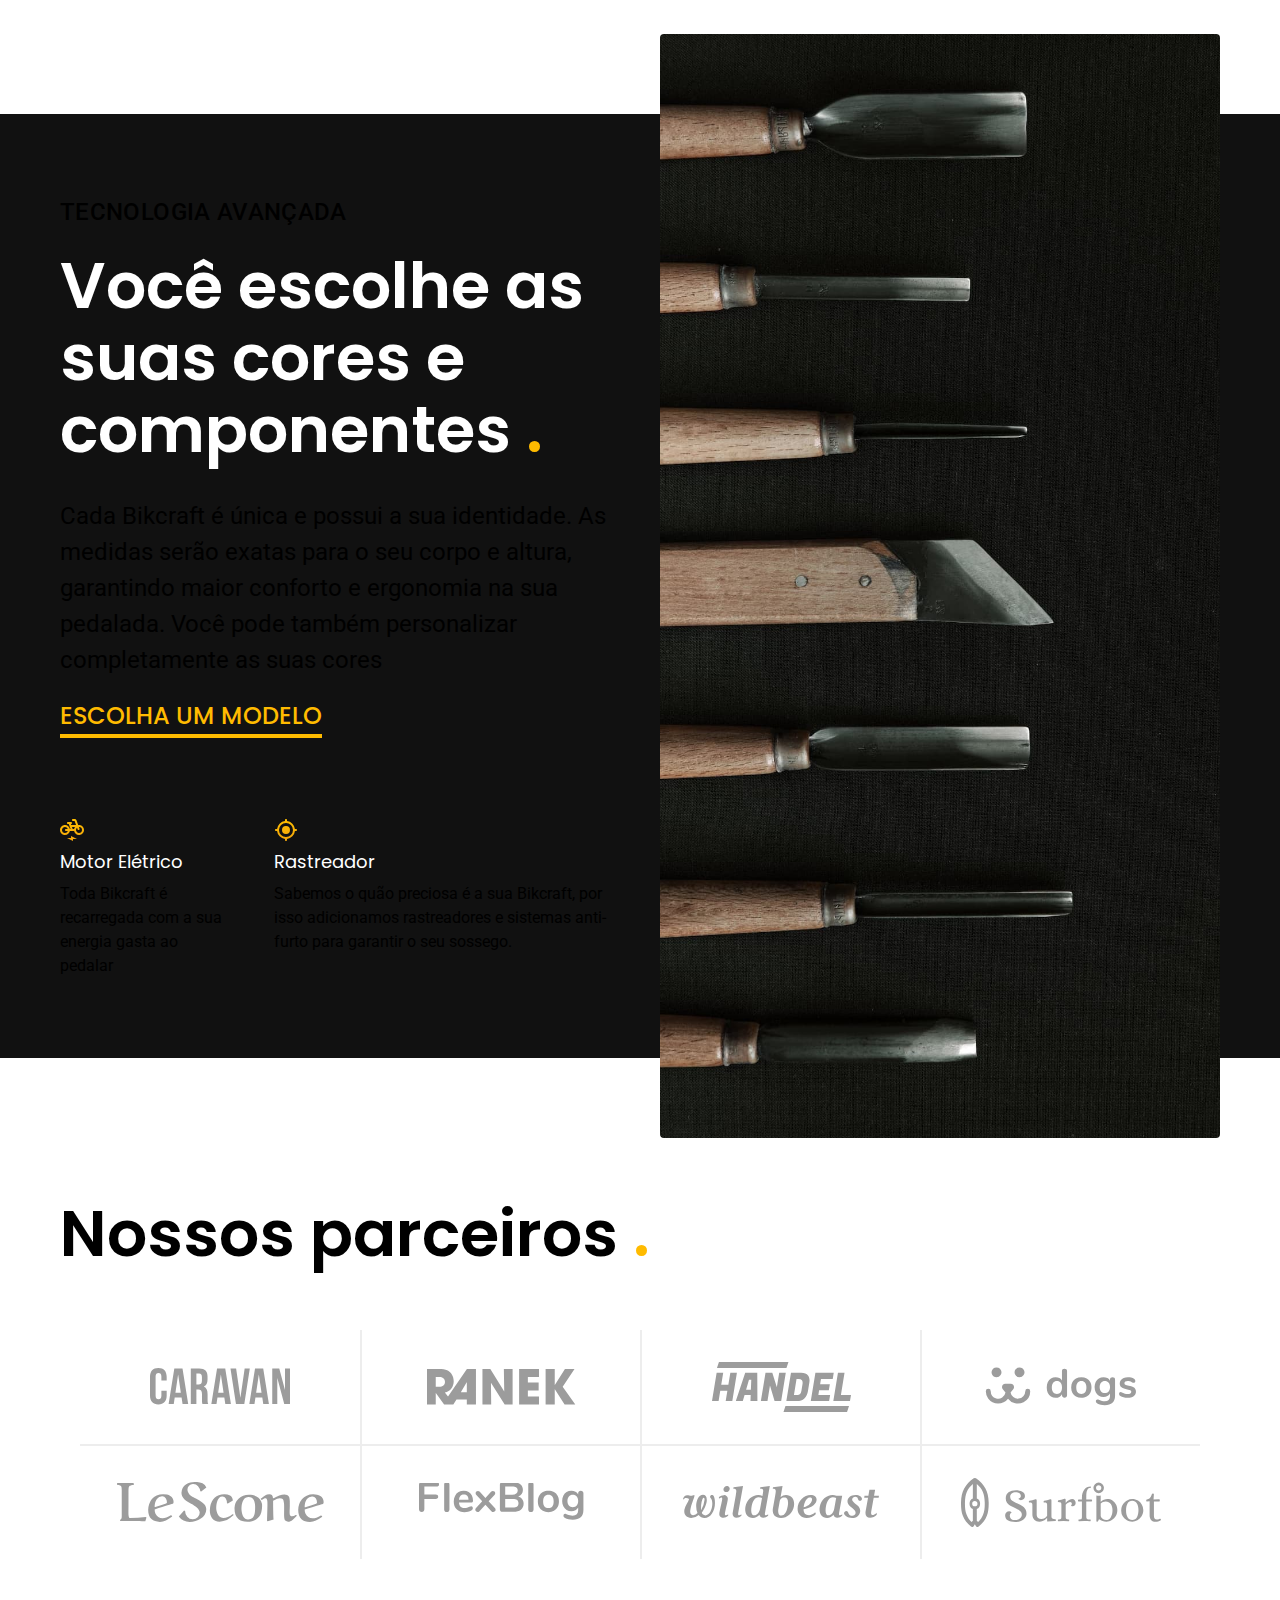
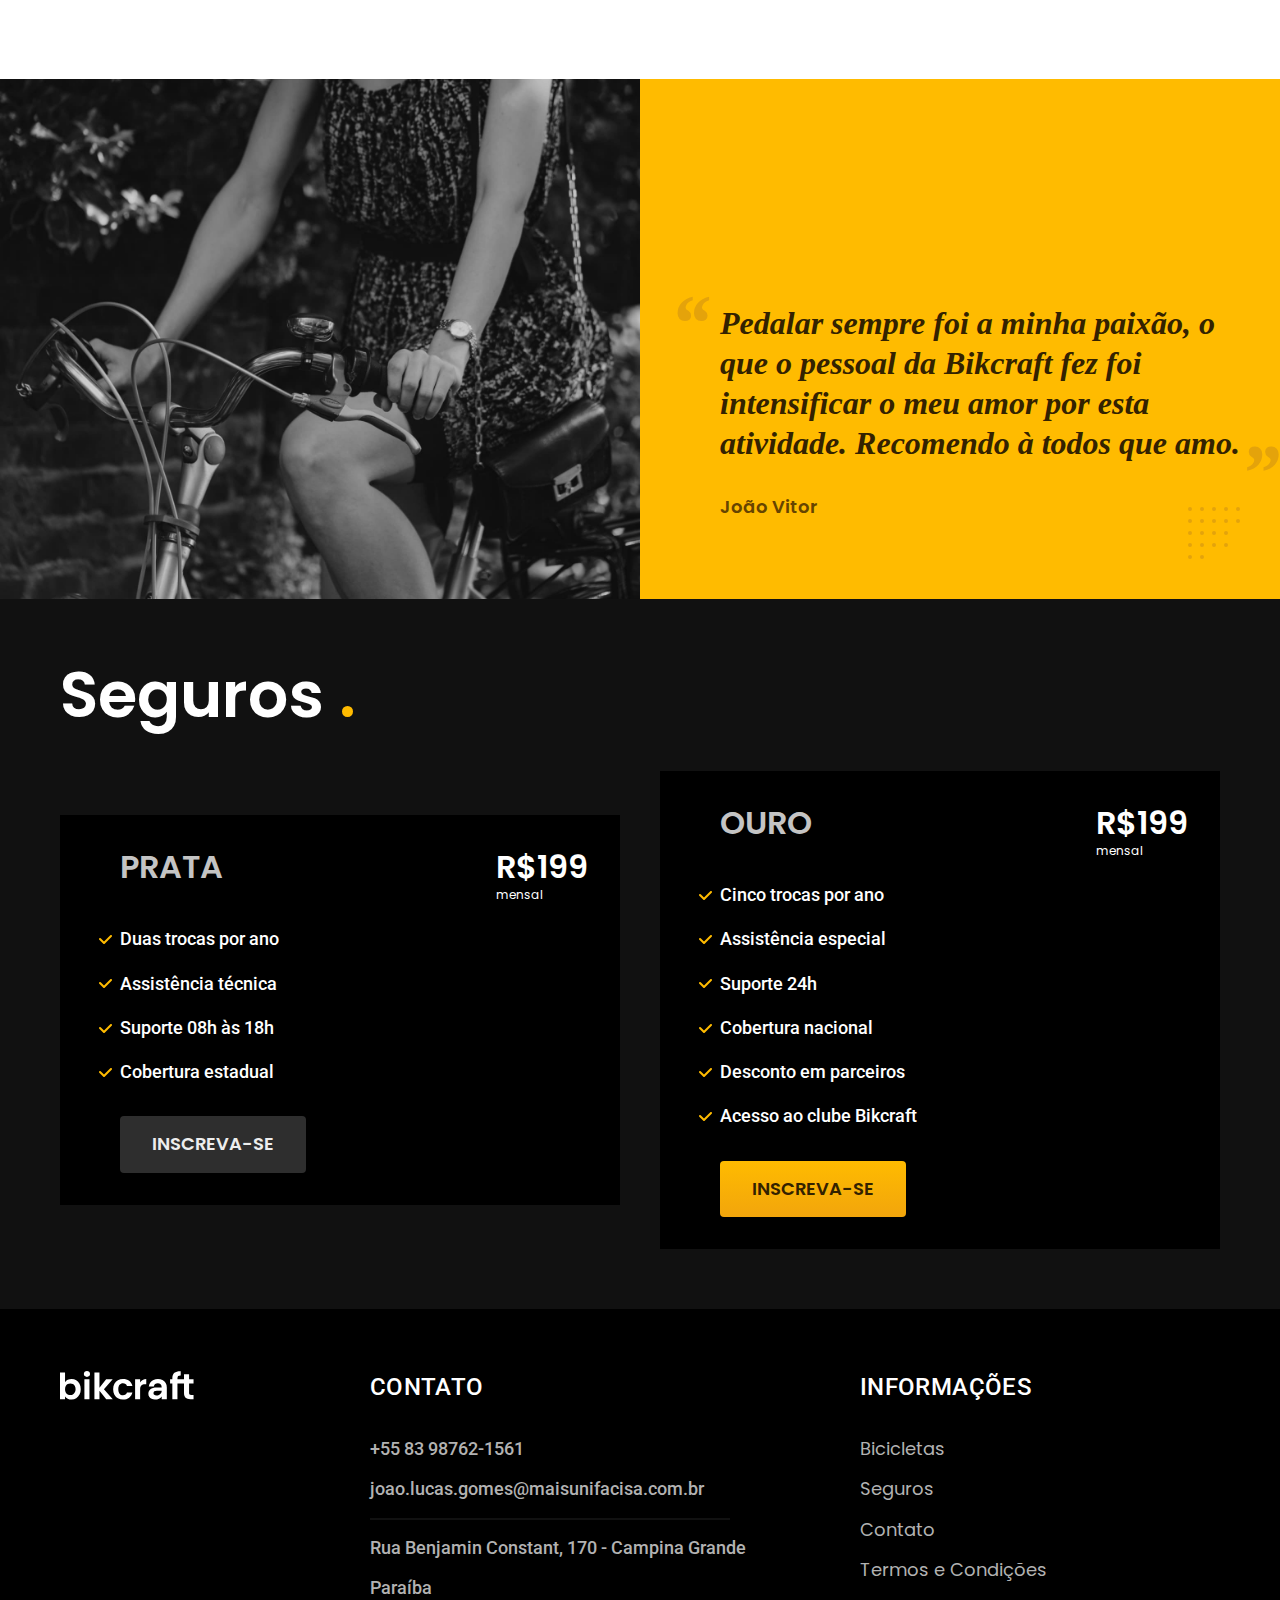
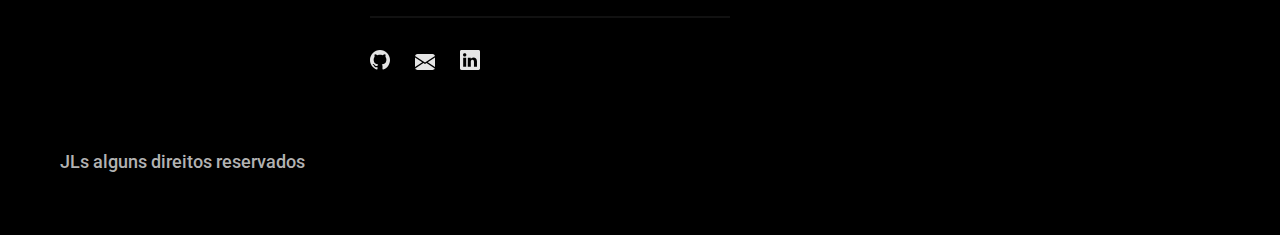
==== commit ed136b44: "javascript" ====
--- a/index.html
+++ b/index.html
@@ -55,13 +55,13 @@
         </a>
       </li>
       <li>
-        <a href="./bicicletas/magic.html">
+        <a href="./bicicletas/nimbus.html">
           <img src="./img/bicicletas/nimbus-home.jpg" alt="Bicicleta preta">
           <h3 class="font-1-xl">Nimbus Stark</h3>
           <span class="font-2-m">R$ 4.999,00</span>
         </a>
       <li>
-        <a href="./bicicletas/magic.html">
+        <a href="./bicicletas/nebula.html">
           <img src="./img/bicicletas/nebula-home.jpg" alt="Bicicleta preta">
           <h3 class="font-1-xl">Nebula Cosmic</h3>
           <span class="font-2-m">R$ 3.999,00</span>
@@ -193,6 +193,7 @@
       <p class="footer-copy font-2-m">JLs alguns direitos reservados</p>
     </div>
   </footer>
+  <script src="./js/script.js"></script>
 </body>
 
 </html>--- a/css/style.css
+++ b/css/style.css
@@ -5,6 +5,8 @@
 
 /*utilidades*/
 @import "./utilidades/componentes.css";
+@import "./utilidades/formulario.css";
+
 /*Home*/
 @import "./home/introducao.css";
 @import "./home/tecnologia.css";
@@ -13,6 +15,22 @@
 
 /*Bicicletas*/
 @import "./bicicletas/bicicletas-lista.css";
+@import "./bicicletas/bicicletas.css";
+
+/*Bicicleta*/
+@import "./bicicleta/bicicleta.css";
 
 /*Seguros*/
 @import "./seguros/seguros.css";
+@import "./seguros/vantagens.css";
+@import "./seguros/perguntas.css";
+
+/*Contato*/
+@import "./contato/contato.css";
+@import "./contato/lojas.css";
+
+/*Orcamento*/
+@import "./orcamento/orcamento.css";
+
+/*Termos*/
+@import "./termos/termos.css";
